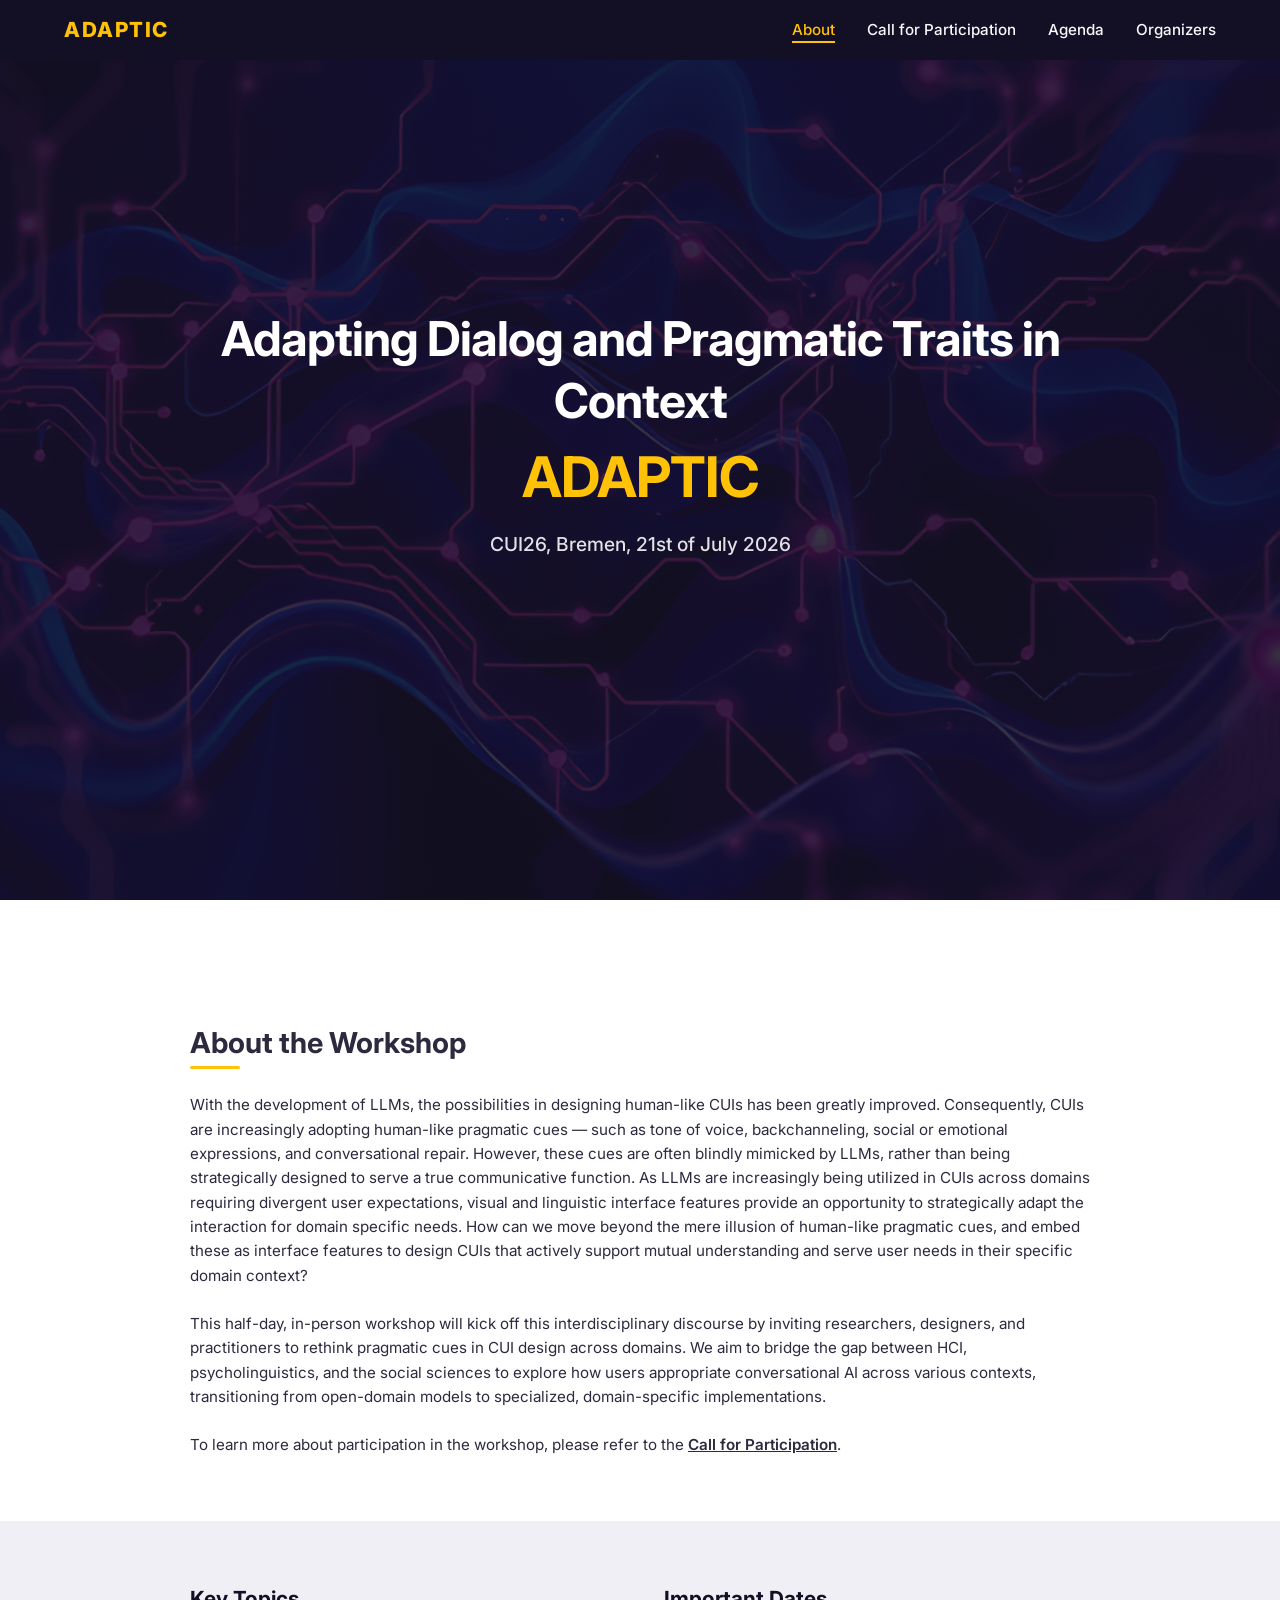
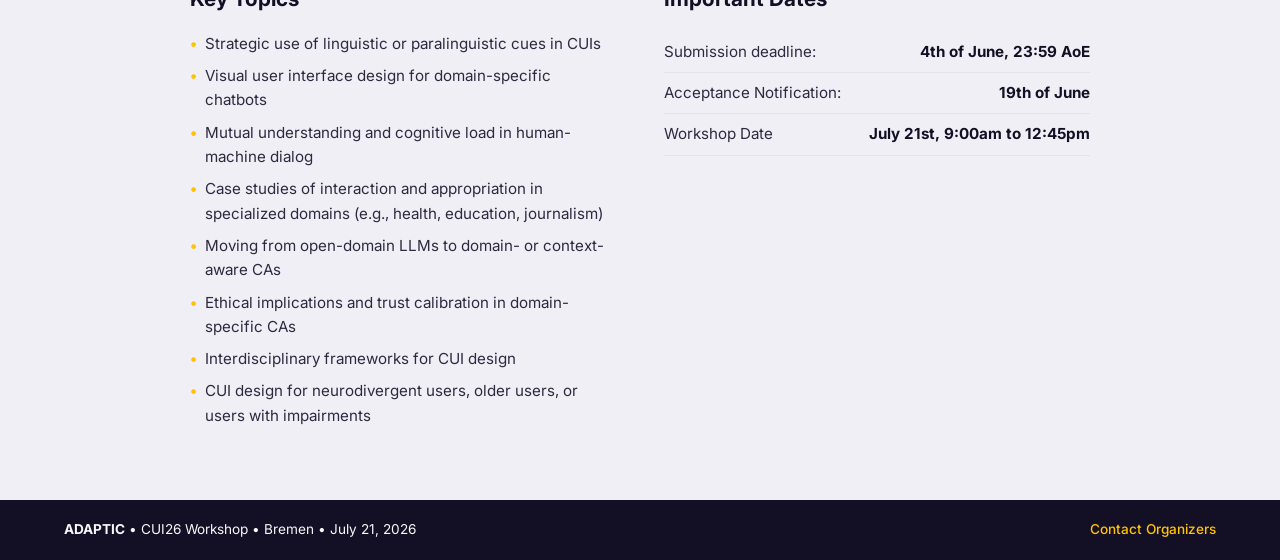
==== index.html @ 7bcc9901 "Initial upload" ====
<!DOCTYPE html>
<html lang="en">

<head>
    <meta charset="UTF-8">
    <meta name="viewport" content="width=device-width, initial-scale=1.0">
    <title>ADAPTIC Workshop - CUI26</title>
    <meta name="description"
        content="Adapting Dialog and Pragmatic Traits in Context (ADAPTIC) - Workshop at CUI26, Bremen, 21st of July 2026.">
    <link rel="stylesheet" href="assets/css/style.css">
    <style>
        .hero {
            position: relative;
            min-height: 100vh;
            flex-shrink: 0;
            margin-top: 0 !important;
            /* Force override of any cached negative margin */
            display: flex;
            align-items: center;
            justify-content: center;
            text-align: center;
            color: var(--text-light);
            background-image: linear-gradient(rgba(20, 17, 36, 0.85), rgba(20, 17, 36, 0.85)), url('assets/images/hero-bg.jpeg');
            background-size: cover;
            background-position: center;
            background-attachment: fixed;
        }

        .hero-content {
            max-width: 900px;
            padding: 0 20px;
            animation: fadeIn 1.5s ease;
        }

        @keyframes fadeIn {
            from {
                opacity: 0;
                transform: translateY(20px);
            }

            to {
                opacity: 1;
                transform: translateY(0);
            }
        }

        .hero h1 {
            font-size: 3rem;
            margin-bottom: 1rem;
            letter-spacing: -1px;
            color: var(--white);
        }

        .hero h1 .highlight-text {
            color: var(--accent);
            display: block;
            margin-top: 0.5rem;
            font-size: 3.5rem;
        }

        .hero p {
            font-size: 1.2rem;
            font-weight: 500;
            margin-bottom: 2rem;
            opacity: 0.9;
        }

        @media (max-width: 900px) {
            .hero h1 {
                font-size: 2.2rem;
            }

            .hero h1 .highlight-text {
                font-size: 2.8rem;
            }

            .hero p {
                font-size: 1.1rem;
            }
        }
    </style>
</head>

<body>

    <nav class="navbar">
        <div class="nav-container">
            <a href="index.html" class="nav-brand">ADAPTIC</a>
            <button class="mobile-nav-toggle">&#9776;</button>
            <ul class="nav-links">
                <li><a href="index.html" class="active">About</a></li>
                <li><a href="cfp.html">Call for Participation</a></li>
                <li><a href="agenda.html">Agenda</a></li>
                <li><a href="organizers.html">Organizers</a></li>
            </ul>
        </div>
    </nav>

    <!-- Section 1: Hero -->
    <header class="hero">
        <div class="hero-content">
            <h1>Adapting Dialog and Pragmatic Traits in Context <span class="highlight-text">ADAPTIC</span></h1>
            <p>CUI26, Bremen, 21st of July 2026</p>
        </div>
    </header>

    <main>
        <!-- Section 2: Description (White) -->
        <section class="section-light">
            <div class="container">
                <h2 class="section-title">About the Workshop</h2>
                <p style="margin-bottom: 1.5rem; text-align: left; max-width: 900px;">
                    With the development of LLMs, the possibilities in designing human-like CUIs has been greatly
                    improved. Consequently, CUIs are increasingly adopting human-like pragmatic cues — such as tone of
                    voice, backchanneling, social or emotional expressions, and conversational repair. However, these
                    cues are often blindly mimicked by LLMs, rather than being strategically designed to serve a true
                    communicative function. As LLMs are increasingly being utilized in CUIs across domains requiring
                    divergent user expectations, visual and linguistic interface features provide an opportunity to
                    strategically adapt the interaction for domain specific needs.
                    How can we move beyond the mere illusion of human-like pragmatic cues, and embed these as interface
                    features to design CUIs that actively support mutual understanding and serve user needs in their
                    specific domain context?
                </p>
                <p style="margin-bottom: 1.5rem; text-align: left; max-width: 900px;">
                    This half-day, in-person workshop will kick off this interdisciplinary discourse by inviting
                    researchers, designers, and practitioners to rethink pragmatic cues in CUI design across domains. We
                    aim to bridge the gap between HCI, psycholinguistics, and the social sciences to explore how users
                    appropriate conversational AI across various contexts, transitioning from open-domain models to
                    specialized, domain-specific implementations.
                </p>
                <p style="text-align: left; max-width: 900px;">
                    To learn more about participation in the workshop, please refer to the
                    <a href="cfp.html" style="text-decoration: underline; font-weight: 600;">Call for Participation</a>.
                </p>
            </div>
        </section>

        <!-- Section 3: Topics & Dates (Muted) -->
        <section class="section-muted">
            <div class="container two-columns">
                <div class="column">
                    <h3 style="color: var(--dark-main); margin-bottom: 1.2rem; font-size: 1.3rem;">Key Topics</h3>
                    <ul class="styled-list">
                        <li>Strategic use of linguistic or paralinguistic cues in CUIs</li>
                        <li>Visual user interface design for domain-specific chatbots</li>
                        <li>Mutual understanding and cognitive load in human-machine dialog</li>
                        <li>Case studies of interaction and appropriation in specialized domains (e.g., health,
                            education, journalism)</li>
                        <li>Moving from open-domain LLMs to domain- or context-aware CAs</li>
                        <li>Ethical implications and trust calibration in domain-specific CAs</li>
                        <li>Interdisciplinary frameworks for CUI design</li>
                        <li>CUI design for neurodivergent users, older users, or users with impairments</li>
                    </ul>
                </div>

                <div class="column">
                    <h3 style="color: var(--dark-main); margin-bottom: 1.2rem; font-size: 1.3rem;">Important Dates</h3>
                    <ul class="date-list">
                        <li><span>Submission deadline:</span> <strong>4th of June, 23:59 AoE</strong></li>
                        <li><span>Acceptance Notification:</span> <strong>19th of June</strong></li>
                        <li><span>Workshop Date</span> <strong>July 21st, 9:00am to 12:45pm</strong></li>
                    </ul>
                </div>
            </div>
        </section>
    </main>

    <footer class="footer-bar">
        <div class="footer-content">
            <span><strong>ADAPTIC</strong> • CUI26 Workshop • Bremen • July 21, 2026</span>
            <a href="mailto:adaptic@uni-bremen.de" class="footer-link">Contact Organizers</a>
        </div>
    </footer>

    <script src="assets/js/main.js"></script>
</body>

</html>
---- assets/css/style.css ----
@import url('https://fonts.googleapis.com/css2?family=Inter:wght@400;500;600;700;800&display=swap');

:root {
  --dark-main: #130F24;
  /*141124*/
  --light-main: #f0eff5;
  --white: #ffffff;
  --accent: #FFC206;
  /*63D7F3;*/
  /*ffc82c;*/

  --text-dark: #2d2a3f;
  --text-light: #f8f8fb;
  --nav-bg: #130F24;
  --nav-height: 60px;
}

* {
  margin: 0;
  padding: 0;
  box-sizing: border-box;
}

body {
  font-family: 'Inter', -apple-system, BlinkMacSystemFont, 'Segoe UI', Roboto, sans-serif;
  line-height: 1.6;
  font-size: 0.95rem;
  /* Overall font size decreased */
  color: var(--text-dark);
  background-color: var(--dark-main);
  min-height: 100vh;
  display: flex;
  flex-direction: column;
}

h1,
h2,
h3,
h4,
h5,
h6 {
  font-weight: 700;
  line-height: 1.3;
  color: inherit;
  margin-bottom: 0.5rem;
}

a {
  text-decoration: none;
  color: inherit;
  transition: color 0.3s ease;
}

ul {
  list-style-position: inside;
}

.btn {
  display: inline-block;
  background-color: var(--accent);
  color: var(--text-dark);
  padding: 10px 24px;
  font-weight: 600;
  font-size: 0.95rem;
  border-radius: 4px;
  text-align: center;
  transition: transform 0.2s ease, background-color 0.2s ease;
  border: none;
  cursor: pointer;
}

.btn:hover {
  background-color: #ffd659;
}

main {
  flex-grow: 1;
  padding-top: var(--nav-height);
  background-color: var(--white);
}

.container {
  width: 90%;
  max-width: 900px;
  margin: 0 auto;
  padding: 4rem 0;
}

.section-light {
  background-color: var(--white);
  color: var(--text-dark);
}

.section-muted {
  background-color: var(--light-main);
  color: var(--text-dark);
}

.section-title {
  font-size: 1.8rem;
  margin-bottom: 2rem;
  position: relative;
  display: inline-block;
}

.section-title::after {
  content: '';
  position: absolute;
  left: 0;
  bottom: -8px;
  height: 3px;
  width: 50px;
  background-color: var(--accent);
  border-radius: 2px;
}

.navbar {
  position: fixed;
  top: 0;
  left: 0;
  width: 100%;
  height: var(--nav-height);
  background-color: var(--nav-bg);
  color: var(--text-light);
  display: flex;
  justify-content: center;
  z-index: 1000;
}

.nav-container {
  width: 90%;
  max-width: none;
  display: flex;
  justify-content: space-between;
  align-items: center;
  height: 100%;
}

.nav-brand {
  font-size: 1.3rem;
  font-weight: 800;
  color: var(--accent);
  letter-spacing: 1.5px;
  text-transform: uppercase;
}

.nav-links {
  display: flex;
  list-style: none;
  gap: 2rem;
}

.nav-links a {
  font-weight: 500;
  font-size: 0.95rem;
  position: relative;
}

.nav-links a::after {
  content: '';
  position: absolute;
  width: 0;
  height: 2px;
  bottom: -4px;
  left: 0;
  background-color: var(--accent);
  transition: width 0.3s ease;
}

.nav-links a:hover::after,
.nav-links a.active::after {
  width: 100%;
}

.nav-links a:hover,
.nav-links a.active {
  color: var(--accent);
}

.mobile-nav-toggle {
  display: none;
  font-size: 1.5rem;
  cursor: pointer;
  background: none;
  border: none;
  color: var(--text-light);
}

.footer-bar {
  background-color: var(--dark-main);
  color: var(--text-light);
  height: var(--nav-height);
  display: flex;
  justify-content: center;
  align-items: center;
  margin-top: auto;
}

.footer-content {
  width: 90%;
  max-width: none;
  display: flex;
  justify-content: space-between;
  align-items: center;
  font-size: 0.85rem;
}

.footer-content a {
  color: var(--accent);
  font-weight: 500;
}

.footer-content a:hover {
  text-decoration: underline;
}

.two-columns {
  display: grid;
  grid-template-columns: 1fr 1fr;
  gap: 3rem;
}

.styled-list {
  list-style: none;
}

.styled-list li {
  position: relative;
  padding-left: 15px;
  margin-bottom: 8px;
}

.styled-list li::before {
  content: '•';
  color: var(--accent);
  position: absolute;
  left: 0;
  font-weight: bold;
}

.date-list {
  list-style: none;
}

.date-list li {
  display: flex;
  justify-content: space-between;
  border-bottom: 1px solid rgba(0, 0, 0, 0.05);
  padding: 8px 0;
}

.date-list li strong {
  color: var(--dark-main);
}

.highlight-text {
  color: var(--accent);
}

@media (max-width: 768px) {
  .mobile-nav-toggle {
    display: block;
  }

  .nav-links {
    position: fixed;
    top: var(--nav-height);
    left: -100%;
    width: 100%;
    height: calc(100vh - var(--nav-height));
    background-color: var(--dark-main);
    flex-direction: column;
    align-items: center;
    justify-content: center;
    gap: 3rem;
    transition: left 0.4s ease;
  }

  .nav-links.active {
    left: 0;
  }

  .two-columns {
    grid-template-columns: 1fr;
    gap: 2rem;
  }

  .footer-content {
    flex-direction: column;
    justify-content: center;
    gap: 0.5rem;
  }

  .footer-bar {
    height: auto;
    padding: 1rem 0;
  }
}
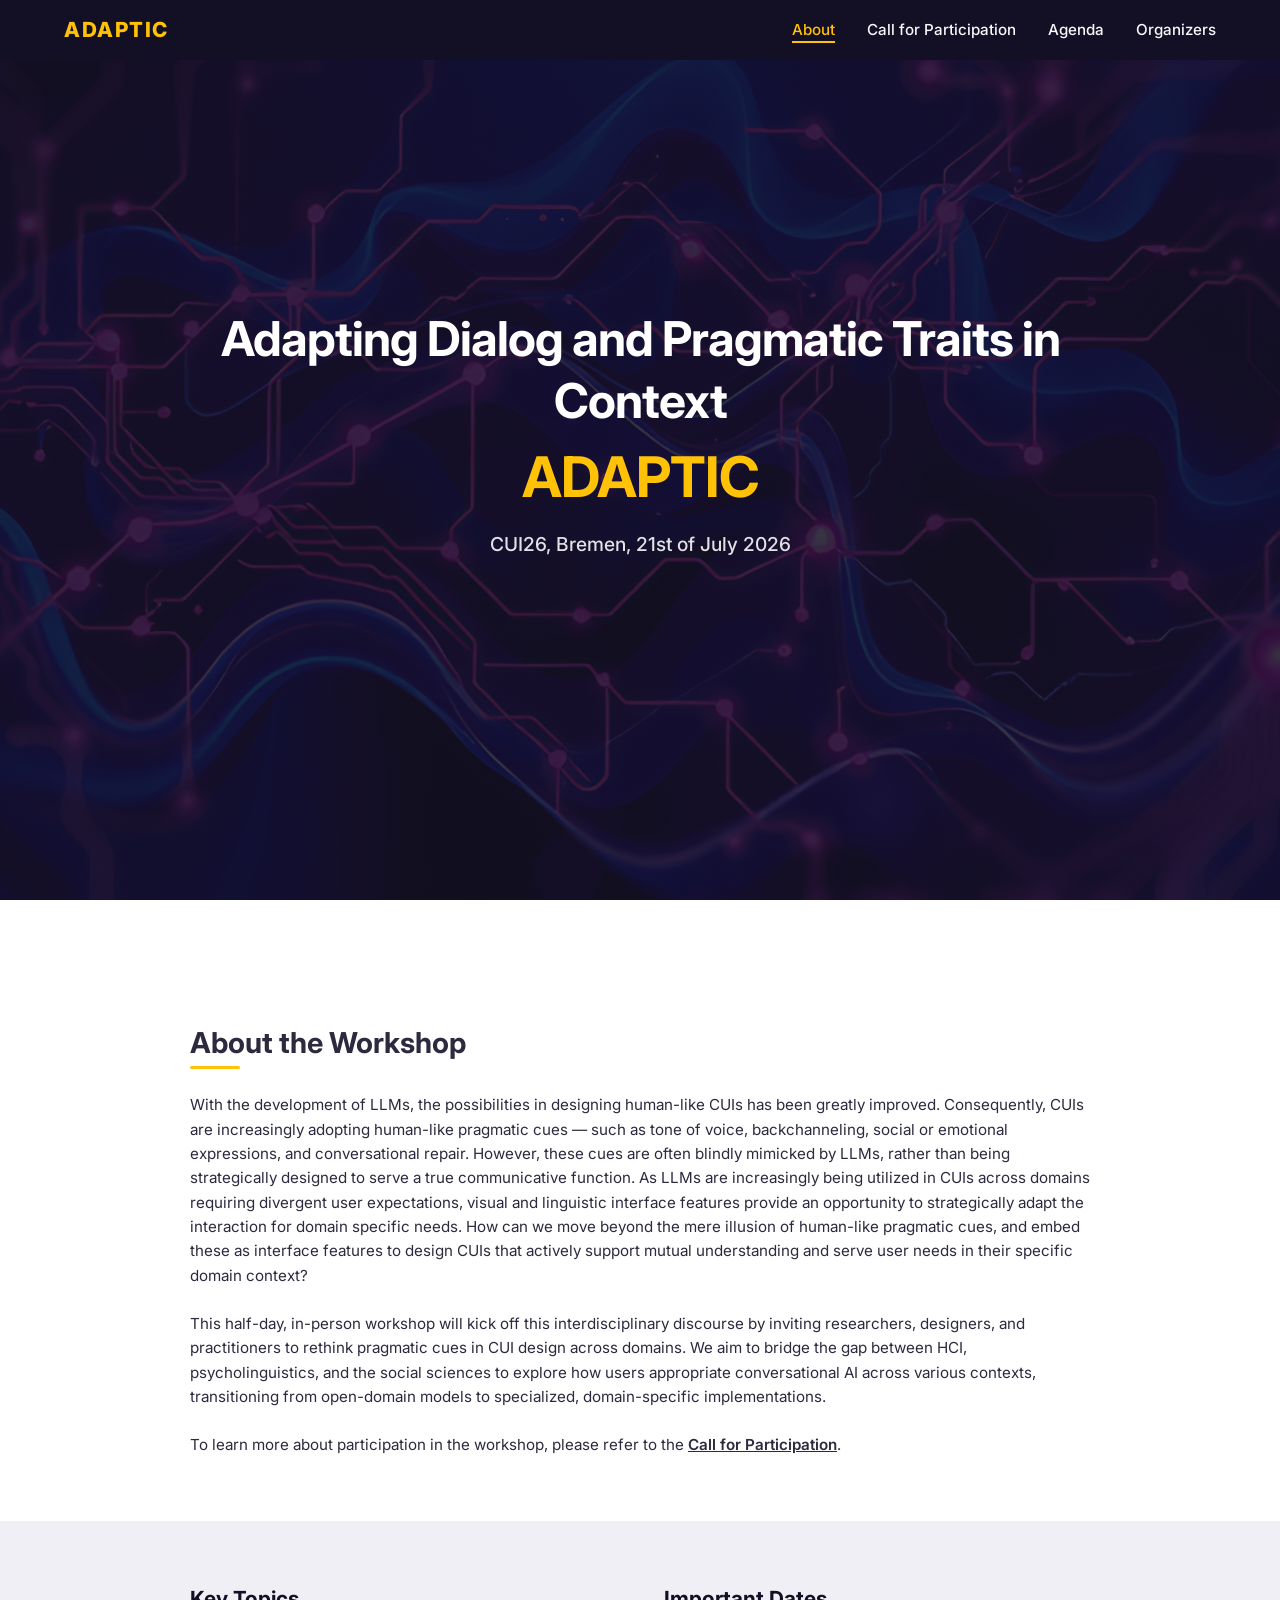
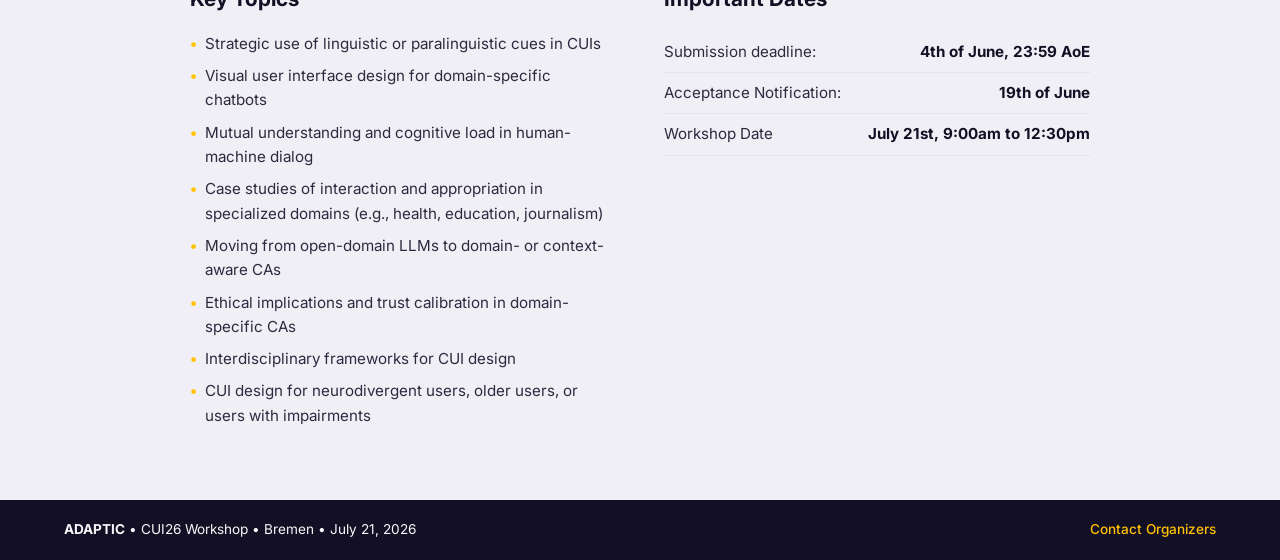
==== commit 1cceaeba: "fixed time on landing page" ====
--- a/index.html
+++ b/index.html
@@ -158,7 +158,7 @@
                     <ul class="date-list">
                         <li><span>Submission deadline:</span> <strong>4th of June, 23:59 AoE</strong></li>
                         <li><span>Acceptance Notification:</span> <strong>19th of June</strong></li>
-                        <li><span>Workshop Date</span> <strong>July 21st, 9:00am to 12:45pm</strong></li>
+                        <li><span>Workshop Date</span> <strong>July 21st, 9:00am to 12:30pm</strong></li>
                     </ul>
                 </div>
             </div>
@@ -175,4 +175,4 @@
     <script src="assets/js/main.js"></script>
 </body>
 
-</html>+</html>
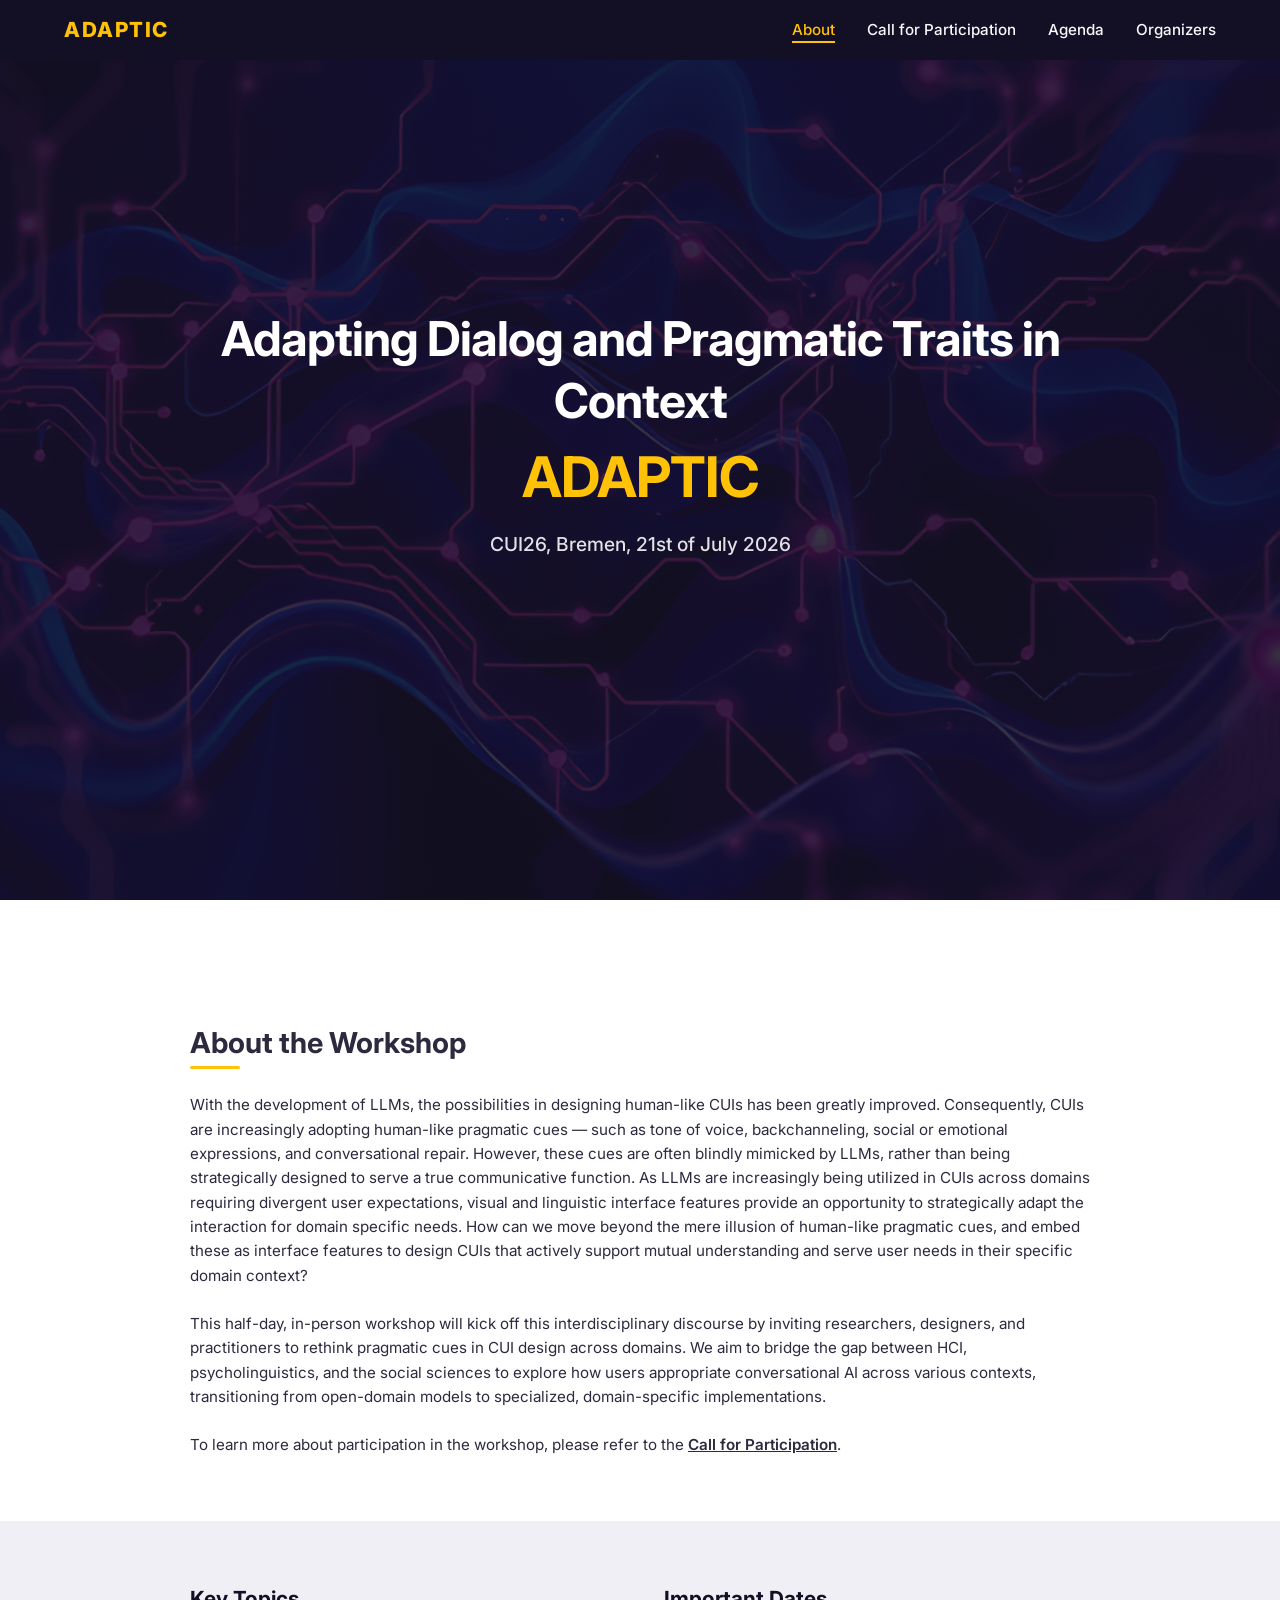
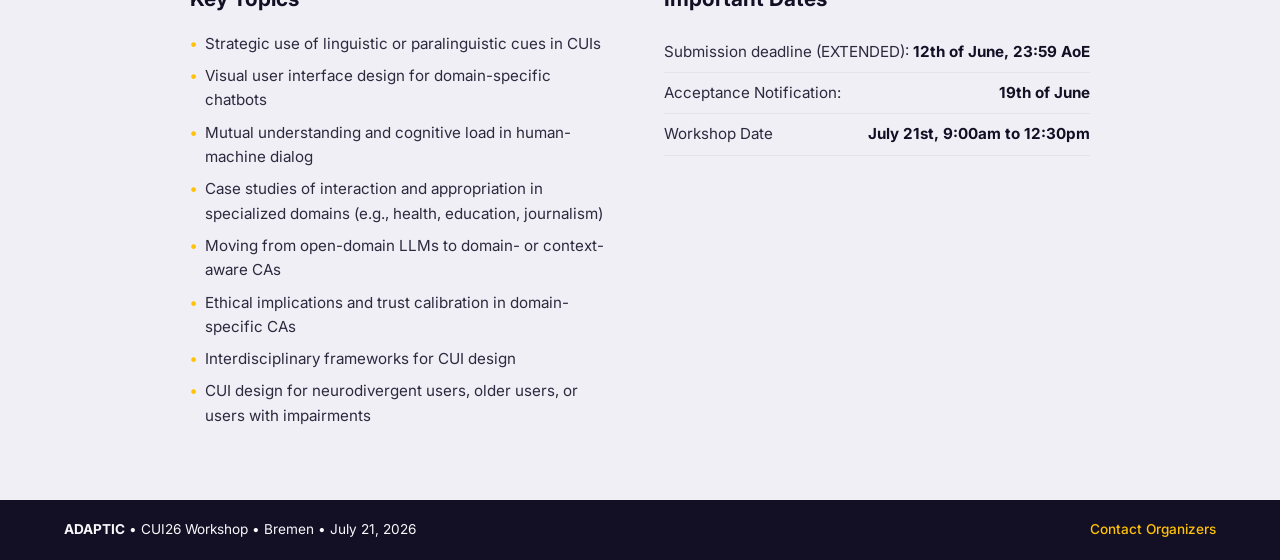
==== commit 360e055f: "Update index.html" ====
--- a/index.html
+++ b/index.html
@@ -156,7 +156,7 @@
                 <div class="column">
                     <h3 style="color: var(--dark-main); margin-bottom: 1.2rem; font-size: 1.3rem;">Important Dates</h3>
                     <ul class="date-list">
-                        <li><span>Submission deadline:</span> <strong>4th of June, 23:59 AoE</strong></li>
+                        <li><span>Submission deadline (EXTENDED):</span> <strong>12th of June, 23:59 AoE</strong></li>
                         <li><span>Acceptance Notification:</span> <strong>19th of June</strong></li>
                         <li><span>Workshop Date</span> <strong>July 21st, 9:00am to 12:30pm</strong></li>
                     </ul>
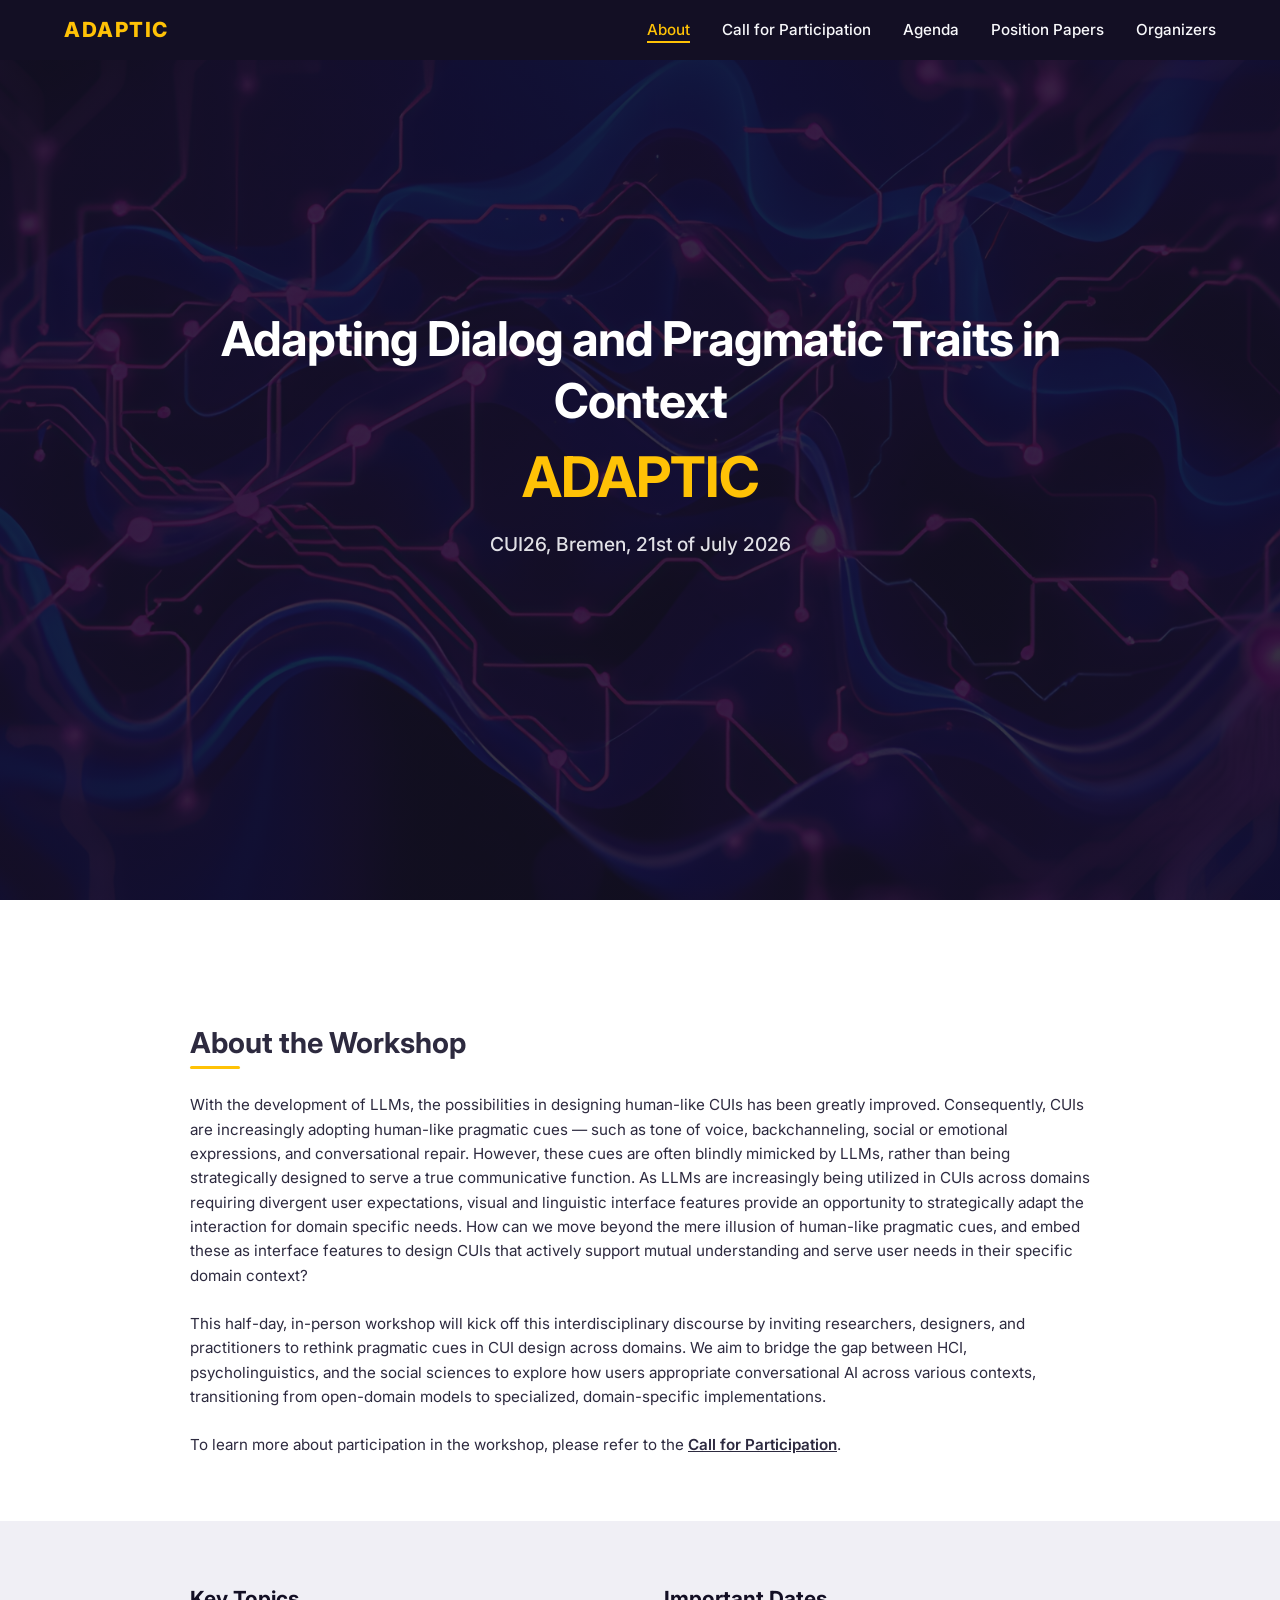
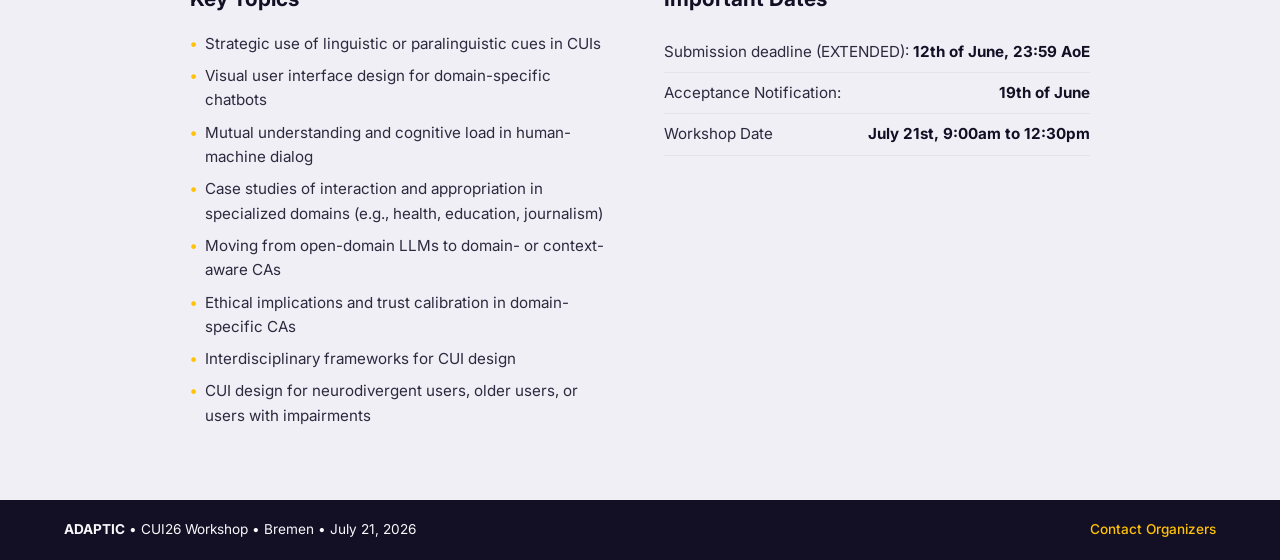
==== commit 32743adc: "Added position papers page" ====
--- a/index.html
+++ b/index.html
@@ -91,6 +91,7 @@
                 <li><a href="index.html" class="active">About</a></li>
                 <li><a href="cfp.html">Call for Participation</a></li>
                 <li><a href="agenda.html">Agenda</a></li>
+                <li><a href="papers.html">Position Papers</a></li>
                 <li><a href="organizers.html">Organizers</a></li>
             </ul>
         </div>
